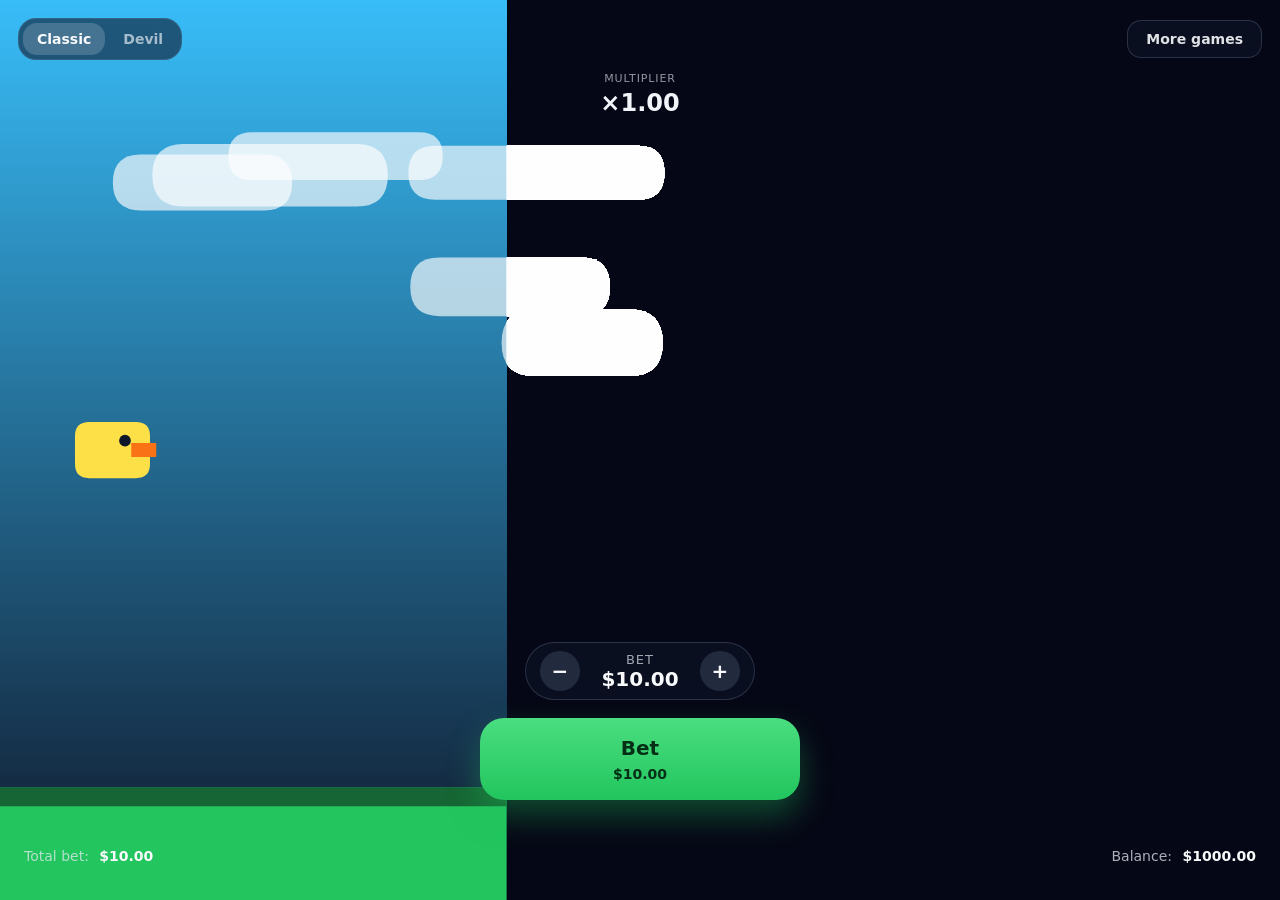
==== index.html @ 5c7d1c9c "UI changes." ====
<!DOCTYPE html>
<html lang="en">
  <head>
    <meta charset="UTF-8" />
    <meta
      name="viewport"
      content="width=device-width, initial-scale=1, maximum-scale=1, user-scalable=no"
    />
    <title>Crash Flight Prototype</title>
    <link rel="stylesheet" href="styles.css" />
  </head>
  <body>
    <div id="app">
      <canvas id="game-canvas"></canvas>
      <div class="hud">
        <div class="top-row">
          <div class="mode-switch" id="mode-switch">
            <button data-level="medium" class="mode-option active">Classic</button>
            <button data-level="devil" class="mode-option">Devil</button>
          </div>
          <button id="more-button" class="chip">More games</button>
        </div>
        <div class="multiplier-strip" id="multiplier-container">
          <span class="label">Multiplier</span>
          <strong id="current-multiplier">×1.00</strong>
        </div>

        <div id="debug-menu" class="debug-menu hidden">
          <div class="debug-content">
            <div class="debug-header">
              <h3>Developer Tools</h3>
              <button id="close-debug" class="chip ghost">Close</button>
            </div>
            <div class="debug-grid">
              <label class="debug-field">
                <span>Crash Order</span>
                <select id="crash-select"></select>
              </label>
              <label class="debug-field">
                <span>Trainer Mode</span>
                <input type="checkbox" id="trainer-toggle" />
              </label>
              <div class="debug-field">
                <span>Status</span>
                <strong id="status-label">Idle</strong>
              </div>
              <div class="debug-field">
                <span>Multiplier</span>
                <strong id="multiplier-label">×1.00</strong>
              </div>
            </div>
            <button id="copy-script-button" class="ghost hidden">
              Copy Trainer Script
            </button>
          </div>
        </div>

        <div class="center-overlay hidden" id="win-overlay">
          <div class="win-pulse">
            <span>You win</span>
            <strong id="win-amount">$0.00</strong>
          </div>
        </div>

        <div class="primary-action-area">
          <div class="bet-spinner" id="bet-spinner">
            <button class="spinner-btn" id="bet-minus">−</button>
            <div class="bet-display">
              <span class="label">Bet</span>
              <strong id="bet-amount">$10.00</strong>
            </div>
            <button class="spinner-btn" id="bet-plus">+</button>
          </div>
          <button id="primary-button" class="cta ready">
            <span class="cta-label">Bet</span>
            <small id="cta-subtext">$10.00</small>
          </button>
        </div>

        <footer class="bottom-bar">
          <div class="meta">
            <span id="meta-left-label">Total bet:</span>
            <strong id="meta-left-value">$10.00</strong>
          </div>
          <div class="meta">
            <span>Balance:</span>
            <strong id="balance-display">$1,000.00</strong>
          </div>
        </footer>
      </div>
    </div>
    <script type="module" src="./src/main.js"></script>
  </body>
</html>
---- styles.css ----
* {
  box-sizing: border-box;
  -webkit-tap-highlight-color: transparent;
}

body {
  margin: 0;
  font-family: 'Inter', system-ui, -apple-system, BlinkMacSystemFont, sans-serif;
  background: #060716;
  color: #f9fafb;
  min-height: 100vh;
  display: flex;
  justify-content: center;
  align-items: center;
}

#app {
  position: relative;
  width: 100vw;
  height: 100vh;
  overflow: hidden;
}

#game-canvas {
  position: absolute;
  inset: 0;
  width: 100%;
  height: 100%;
  display: block;
}

button {
  font-family: inherit;
  cursor: pointer;
  border: none;
  background: none;
}

button:disabled {
  cursor: not-allowed;
}

.hud {
  position: absolute;
  inset: 0;
  padding: 18px 18px 24px;
  display: flex;
  flex-direction: column;
  gap: 12px;
  pointer-events: none;
}

.hud > * {
  pointer-events: auto;
}

.top-row {
  display: flex;
  justify-content: space-between;
  align-items: center;
}

.multiplier-strip {
  display: flex;
  flex-direction: column;
  align-items: center;
  gap: 4px;
  text-transform: uppercase;
  letter-spacing: 0.08em;
  color: rgba(226, 232, 240, 0.64);
  font-size: 11px;
}

.multiplier-strip strong {
  font-size: 24px;
  font-weight: 800;
  color: #f1f5f9;
  letter-spacing: normal;
  transition: transform 0.25s ease, color 0.25s ease;
  transform-origin: center;
}

.multiplier-strip.pulse strong {
  transform: scale(1.18);
  color: #facc15;
}

.mode-switch {
  background: rgba(15, 23, 42, 0.6);
  border-radius: 18px;
  padding: 4px;
  display: inline-flex;
  gap: 4px;
  border: 1px solid rgba(148, 163, 184, 0.18);
  backdrop-filter: blur(12px);
}

.mode-option {
  border: none;
  background: transparent;
  color: rgba(226, 232, 240, 0.7);
  font-weight: 600;
  font-size: 14px;
  padding: 8px 14px;
  border-radius: 14px;
  cursor: pointer;
  transition: background 0.2s ease, color 0.2s ease;
}

.mode-option.active {
  background: rgba(248, 250, 252, 0.18);
  color: #f8fafc;
}

.chip {
  border: none;
  border-radius: 14px;
  padding: 10px 18px;
  font-weight: 600;
  font-size: 14px;
  cursor: pointer;
  color: rgba(248, 250, 252, 0.9);
  background: rgba(15, 23, 42, 0.55);
  border: 1px solid rgba(148, 163, 184, 0.24);
  backdrop-filter: blur(10px);
  transition: background 0.2s ease, color 0.2s ease;
}

.chip.ghost {
  background: rgba(15, 23, 42, 0.32);
}

button.ghost {
  width: 100%;
  padding: 12px 16px;
  border-radius: 14px;
  border: 1px solid rgba(148, 163, 184, 0.24);
  background: rgba(15, 23, 42, 0.45);
  color: rgba(248, 250, 252, 0.85);
  font-weight: 600;
}

.debug-menu {
  position: absolute;
  top: 64px;
  right: 18px;
  width: min(320px, calc(100vw - 36px));
  background: rgba(10, 12, 24, 0.9);
  backdrop-filter: blur(18px);
  border-radius: 18px;
  border: 1px solid rgba(148, 163, 184, 0.24);
  box-shadow: 0 24px 60px rgba(2, 6, 23, 0.45);
  z-index: 4;
}

.debug-content {
  padding: 18px;
  display: flex;
  flex-direction: column;
  gap: 16px;
}

.debug-header {
  display: flex;
  align-items: center;
  justify-content: space-between;
}

.debug-header h3 {
  margin: 0;
  font-size: 16px;
  font-weight: 700;
  color: rgba(248, 250, 252, 0.85);
}

.debug-grid {
  display: grid;
  gap: 12px;
}

.debug-field {
  display: flex;
  flex-direction: column;
  gap: 6px;
  font-size: 13px;
  color: rgba(226, 232, 240, 0.75);
}

.debug-field select,
.debug-field input[type='checkbox'] {
  background: rgba(15, 23, 42, 0.65);
  border: 1px solid rgba(148, 163, 184, 0.24);
  border-radius: 12px;
  padding: 8px 10px;
  color: #f8fafc;
  font-size: 14px;
}

.debug-field strong {
  font-size: 15px;
  color: #fef3c7;
}

.center-overlay {
  position: absolute;
  inset: 0;
  display: flex;
  align-items: center;
  justify-content: center;
  pointer-events: none;
}

.win-pulse {
  padding: 36px 48px;
  border-radius: 999px;
  text-align: center;
  background: radial-gradient(circle at center, rgba(250, 204, 21, 0.3), transparent);
  animation: pulse 1.4s ease-in-out infinite;
}

.win-pulse span {
  display: block;
  font-size: 18px;
  font-weight: 600;
  color: rgba(253, 230, 146, 0.9);
}

.win-pulse strong {
  display: block;
  font-size: 36px;
  font-weight: 700;
  color: #fde68a;
  margin-top: 8px;
}

@keyframes pulse {
  0% {
    transform: scale(0.98);
    opacity: 0.8;
  }
  50% {
    transform: scale(1.02);
    opacity: 1;
  }
  100% {
    transform: scale(0.98);
    opacity: 0.8;
  }
}

.primary-action-area {
  display: flex;
  flex-direction: column;
  align-items: center;
  gap: 18px;
  margin-top: auto;
  margin-bottom: 24px;
}

.bet-spinner {
  display: inline-flex;
  align-items: center;
  gap: 10px;
  background: rgba(15, 23, 42, 0.55);
  border-radius: 999px;
  padding: 8px 14px;
  border: 1px solid rgba(148, 163, 184, 0.24);
  backdrop-filter: blur(12px);
}

.spinner-btn {
  border: none;
  background: rgba(71, 85, 105, 0.4);
  color: #f8fafc;
  font-size: 20px;
  font-weight: 700;
  width: 40px;
  height: 40px;
  border-radius: 50%;
  cursor: pointer;
  transition: background 0.2s ease, transform 0.2s ease;
}

.spinner-btn:active {
  transform: scale(0.96);
}

.bet-display {
  text-align: center;
  min-width: 100px;
}

.bet-display .label {
  display: block;
  font-size: 13px;
  text-transform: uppercase;
  letter-spacing: 0.08em;
  color: rgba(226, 232, 240, 0.7);
}

.bet-display strong {
  display: block;
  font-size: 20px;
  font-weight: 700;
}

.bet-spinner.disabled {
  opacity: 0.45;
  pointer-events: none;
}

.spinner-btn:disabled {
  opacity: 0.5;
  cursor: not-allowed;
}

.cta {
  border: none;
  width: min(320px, calc(100vw - 80px));
  border-radius: 24px;
  padding: 18px 24px;
  font-size: 18px;
  font-weight: 700;
  text-transform: none;
  cursor: pointer;
  transition: transform 0.2s ease, box-shadow 0.2s ease, background 0.2s ease;
  display: flex;
  flex-direction: column;
  align-items: center;
  gap: 6px;
}

.cta.ready {
  background: linear-gradient(180deg, #4ade80, #22c55e);
  color: #052e16;
  box-shadow: 0 16px 32px rgba(34, 197, 94, 0.35);
}

.cta.cashout {
  background: linear-gradient(180deg, #f87171, #ef4444);
  color: #450a0a;
  box-shadow: 0 16px 32px rgba(239, 68, 68, 0.32);
}

.cta.win {
  background: linear-gradient(180deg, #facc15, #eab308);
  color: #422006;
  box-shadow: 0 16px 32px rgba(234, 179, 8, 0.32);
}

.cta-label {
  font-size: 20px;
}

.cta small {
  font-size: 14px;
  font-weight: 600;
}

.cta:active {
  transform: translateY(1px);
}

.bottom-bar {
  display: flex;
  justify-content: space-between;
  align-items: center;
  padding: 12px 6px;
  font-size: 14px;
  color: rgba(226, 232, 240, 0.75);
  margin-top: 0;
}

.meta strong {
  margin-left: 6px;
  font-weight: 700;
  color: #f9fafb;
}

.hidden {
  display: none !important;
}

body[data-level-theme='devil'] {
  background: radial-gradient(circle at top, rgba(185, 28, 28, 0.3), #080312 60%);
}

body[data-level-theme='devil'] .mode-switch {
  border-color: rgba(248, 113, 113, 0.3);
}

@media (max-width: 520px) {
  .hud {
    padding: 16px 14px 20px;
  }

  .cta {
    width: calc(100vw - 48px);
  }

  .multiplier-strip strong {
    font-size: 22px;
  }

  .primary-action-area {
    margin-bottom: 20px;
  }
}
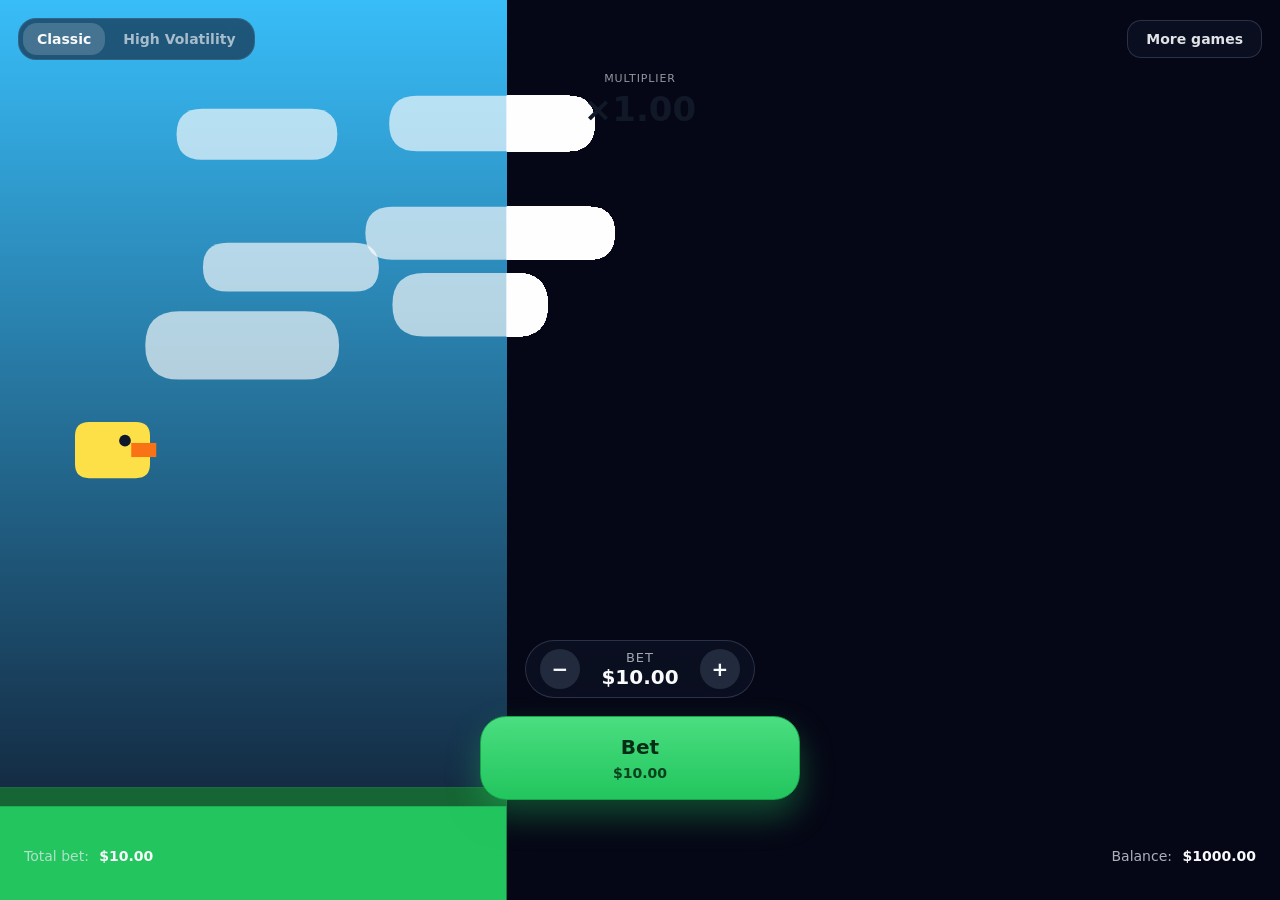
==== commit b353e0e5: "new birds sprite and hiding debug menu" ====
--- a/index.html
+++ b/index.html
@@ -16,7 +16,7 @@
         <div class="top-row">
           <div class="mode-switch" id="mode-switch">
             <button data-level="medium" class="mode-option active">Classic</button>
-            <button data-level="devil" class="mode-option">Devil</button>
+            <button data-level="devil" class="mode-option">High Volatility</button>
           </div>
           <button id="more-button" class="chip">More games</button>
         </div>
--- a/styles.css
+++ b/styles.css
@@ -14,6 +14,18 @@
   align-items: center;
 }
 
+:root {
+  --multiplier-font-size: 24px;
+  --multiplier-color: #111827;
+  --multiplier-pulse-color: #facc15;
+  --cta-bg: linear-gradient(180deg, #4ade80, #22c55e);
+  --cta-color: #052e16;
+  --cta-subtext-color: #09421c;
+  --cta-shadow: 0 16px 32px rgba(34, 197, 94, 0.35);
+  --cta-border: none;
+  --cta-radius: 24px;
+}
+
 #app {
   position: relative;
   width: 100vw;
@@ -72,9 +84,9 @@
 }
 
 .multiplier-strip strong {
-  font-size: 24px;
+  font-size: var(--multiplier-font-size, 24px);
   font-weight: 800;
-  color: #f1f5f9;
+  color: var(--multiplier-color, #f1f5f9);
   letter-spacing: normal;
   transition: transform 0.25s ease, color 0.25s ease;
   transform-origin: center;
@@ -82,7 +94,8 @@
 
 .multiplier-strip.pulse strong {
   transform: scale(1.18);
-  color: #facc15;
+  color: var(--multiplier-pulse-color, #facc15);
+  transition-duration: 0.4s;
 }
 
 .mode-switch {
@@ -317,7 +330,7 @@
 .cta {
   border: none;
   width: min(320px, calc(100vw - 80px));
-  border-radius: 24px;
+  border-radius: var(--cta-radius, 24px);
   padding: 18px 24px;
   font-size: 18px;
   font-weight: 700;
@@ -328,33 +341,21 @@
   flex-direction: column;
   align-items: center;
   gap: 6px;
-}
-
-.cta.ready {
-  background: linear-gradient(180deg, #4ade80, #22c55e);
-  color: #052e16;
-  box-shadow: 0 16px 32px rgba(34, 197, 94, 0.35);
-}
-
-.cta.cashout {
-  background: linear-gradient(180deg, #f87171, #ef4444);
-  color: #450a0a;
-  box-shadow: 0 16px 32px rgba(239, 68, 68, 0.32);
-}
-
-.cta.win {
-  background: linear-gradient(180deg, #facc15, #eab308);
-  color: #422006;
-  box-shadow: 0 16px 32px rgba(234, 179, 8, 0.32);
+  background: var(--cta-bg, linear-gradient(180deg, #4ade80, #22c55e));
+  color: var(--cta-color, #052e16);
+  box-shadow: var(--cta-shadow, 0 16px 32px rgba(34, 197, 94, 0.35));
+  border: var(--cta-border, none);
 }
 
 .cta-label {
   font-size: 20px;
+  color: inherit;
 }
 
 .cta small {
   font-size: 14px;
   font-weight: 600;
+  color: var(--cta-subtext-color, rgba(5, 46, 22, 0.85));
 }
 
 .cta:active {
@@ -377,6 +378,10 @@
   color: #f9fafb;
 }
 
+.meta.meta-interactive {
+  cursor: pointer;
+}
+
 .hidden {
   display: none !important;
 }
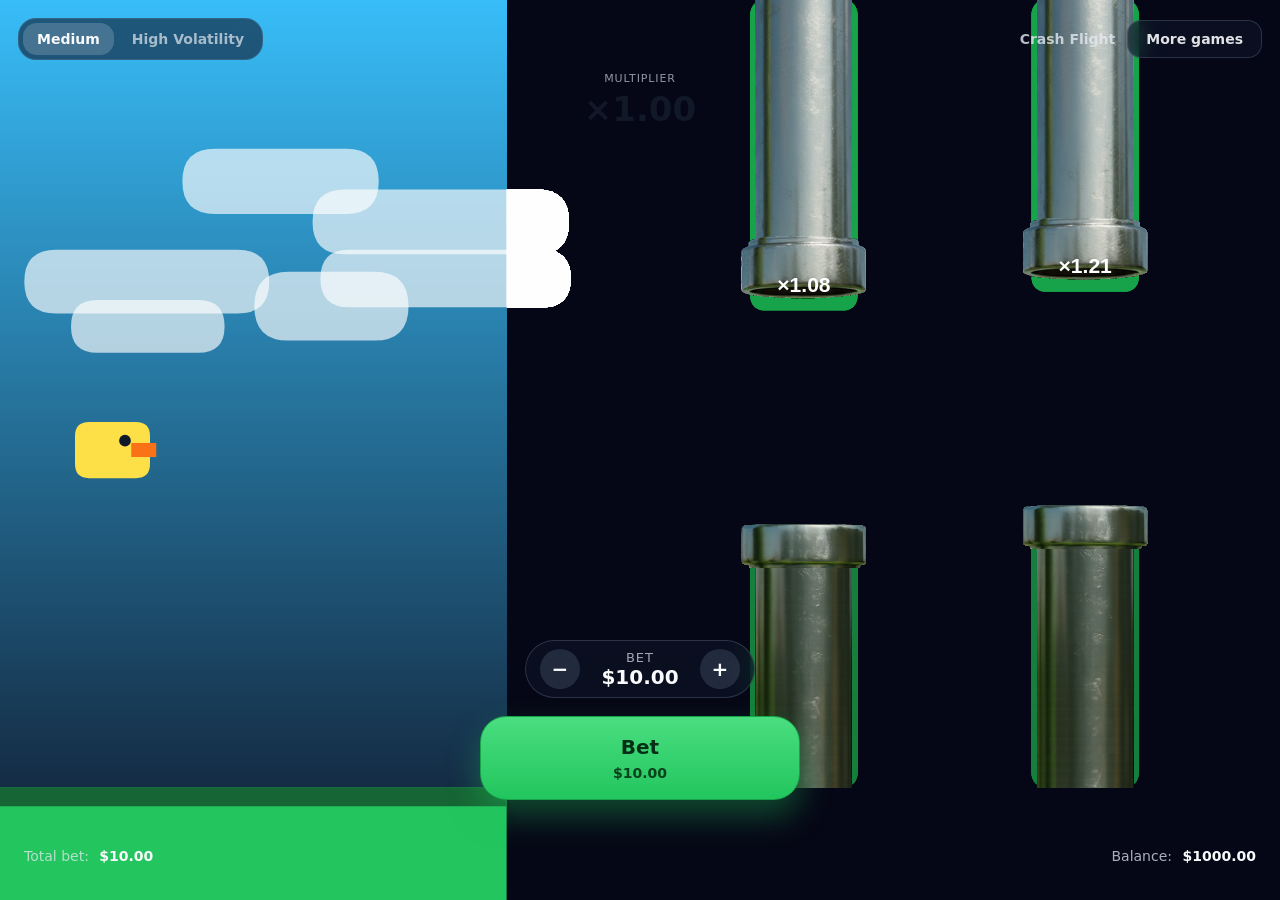
==== commit d6f0735b: "Introducing knives game (Mechanics WIP)" ====
--- a/index.html
+++ b/index.html
@@ -14,11 +14,11 @@
       <canvas id="game-canvas"></canvas>
       <div class="hud">
         <div class="top-row">
-          <div class="mode-switch" id="mode-switch">
-            <button data-level="medium" class="mode-option active">Classic</button>
-            <button data-level="devil" class="mode-option">High Volatility</button>
+          <div class="mode-switch" id="mode-switch"></div>
+          <div class="game-menu">
+            <span id="active-game-name" class="game-name">Crash Flight</span>
+            <button id="more-button" class="chip">More games</button>
           </div>
-          <button id="more-button" class="chip">More games</button>
         </div>
         <div class="multiplier-strip" id="multiplier-container">
           <span class="label">Multiplier</span>
@@ -89,6 +89,25 @@
         </footer>
       </div>
     </div>
+    <div
+      id="games-modal"
+      class="games-modal hidden"
+      aria-hidden="true"
+      role="dialog"
+      aria-modal="true"
+    >
+      <div id="games-overlay" class="games-modal__overlay"></div>
+      <div class="games-modal__content">
+        <header class="games-modal__header">
+          <h2>More Games</h2>
+          <button id="games-close-button" class="chip ghost">Close</button>
+        </header>
+        <p class="games-modal__hint">
+          Choose another game to load with the shared Crash UI.
+        </p>
+        <div id="games-list" class="games-list"></div>
+      </div>
+    </div>
     <script type="module" src="./src/main.js"></script>
   </body>
 </html>
--- a/styles.css
+++ b/styles.css
@@ -123,6 +123,18 @@
 .mode-option.active {
   background: rgba(248, 250, 252, 0.18);
   color: #f8fafc;
+}
+
+.game-menu {
+  display: inline-flex;
+  align-items: center;
+  gap: 12px;
+}
+
+.game-name {
+  font-weight: 600;
+  font-size: 14px;
+  color: rgba(226, 232, 240, 0.8);
 }
 
 .chip {
@@ -382,6 +394,99 @@
   cursor: pointer;
 }
 
+.games-modal {
+  position: fixed;
+  inset: 0;
+  display: flex;
+  align-items: center;
+  justify-content: center;
+  padding: 32px;
+  z-index: 60;
+}
+
+.games-modal__overlay {
+  position: absolute;
+  inset: 0;
+  background: rgba(15, 23, 42, 0.65);
+  backdrop-filter: blur(6px);
+}
+
+.games-modal__content {
+  position: relative;
+  z-index: 1;
+  width: min(420px, 92vw);
+  background: rgba(15, 23, 42, 0.92);
+  border: 1px solid rgba(148, 163, 184, 0.24);
+  border-radius: 20px;
+  padding: 24px;
+  display: flex;
+  flex-direction: column;
+  gap: 16px;
+  box-shadow: 0 20px 40px rgba(8, 15, 35, 0.6);
+}
+
+.games-modal__header {
+  display: flex;
+  align-items: center;
+  justify-content: space-between;
+  gap: 12px;
+}
+
+.games-modal__header h2 {
+  margin: 0;
+  font-size: 20px;
+  font-weight: 700;
+  color: #f8fafc;
+}
+
+.games-modal__hint {
+  margin: 0;
+  font-size: 14px;
+  color: rgba(226, 232, 240, 0.72);
+}
+
+.games-list {
+  display: flex;
+  flex-direction: column;
+  gap: 12px;
+}
+
+.game-option {
+  width: 100%;
+  text-align: left;
+  border: 1px solid transparent;
+  border-radius: 16px;
+  background: rgba(15, 23, 42, 0.38);
+  padding: 14px 16px;
+  color: inherit;
+  cursor: pointer;
+  display: flex;
+  flex-direction: column;
+  gap: 6px;
+  transition: border-color 0.2s ease, background 0.2s ease;
+}
+
+.game-option:hover {
+  border-color: rgba(148, 163, 184, 0.45);
+  background: rgba(30, 41, 59, 0.45);
+}
+
+.game-option.active {
+  border-color: rgba(94, 234, 212, 0.6);
+  background: rgba(45, 212, 191, 0.12);
+}
+
+.game-option__title {
+  font-weight: 600;
+  font-size: 16px;
+  color: #f8fafc;
+}
+
+.game-option__subtitle {
+  font-size: 13px;
+  color: rgba(226, 232, 240, 0.72);
+}
+
 .hidden {
   display: none !important;
 }
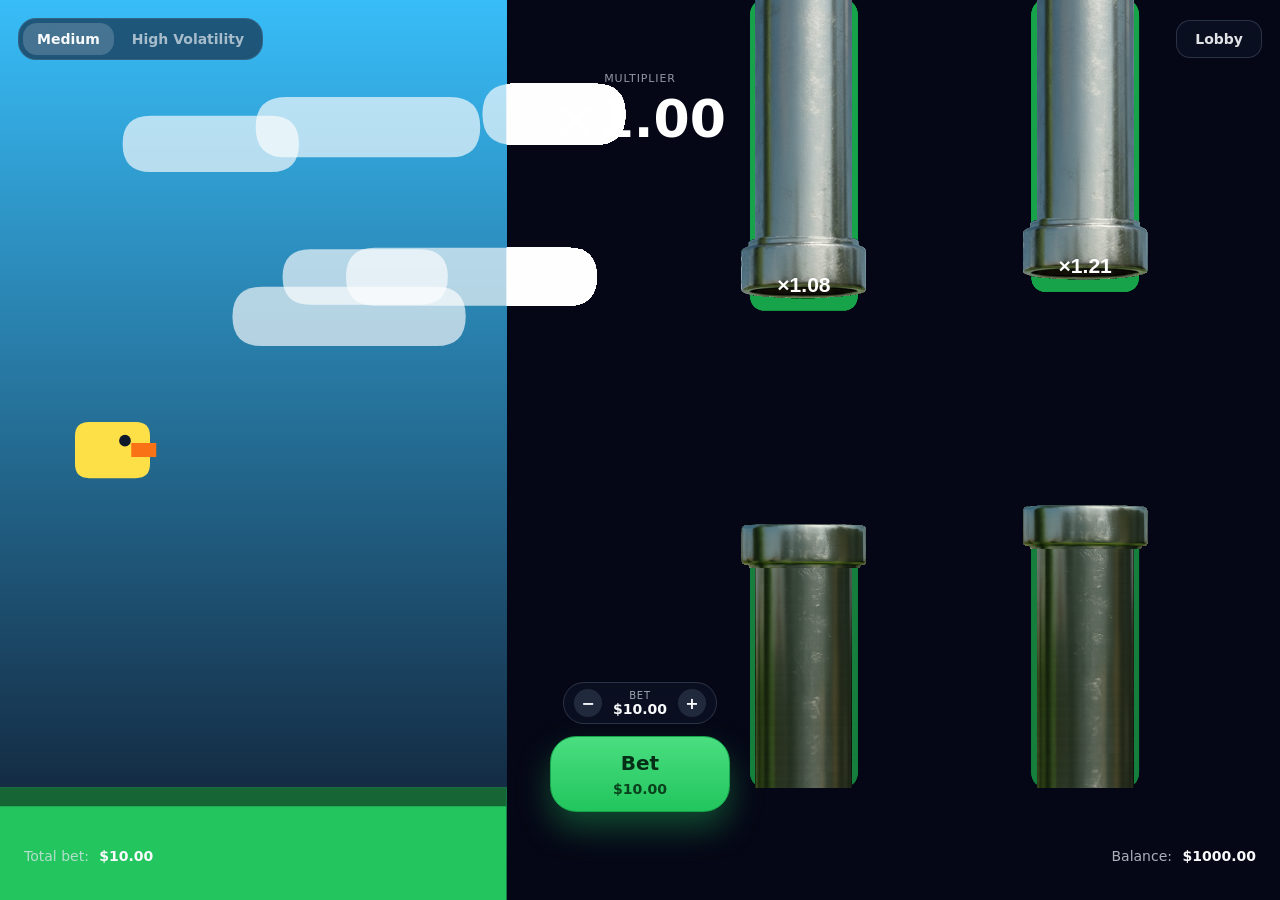
==== commit c3ca0b7a: "ui changes" ====
--- a/index.html
+++ b/index.html
@@ -15,10 +15,7 @@
       <div class="hud">
         <div class="top-row">
           <div class="mode-switch" id="mode-switch"></div>
-          <div class="game-menu">
-            <span id="active-game-name" class="game-name">Crash Flight</span>
-            <button id="more-button" class="chip">More games</button>
-          </div>
+          <button id="more-button" class="chip">Lobby</button>
         </div>
         <div class="multiplier-strip" id="multiplier-container">
           <span class="label">Multiplier</span>
@@ -29,7 +26,7 @@
           <div class="debug-content">
             <div class="debug-header">
               <h3>Developer Tools</h3>
-              <button id="close-debug" class="chip ghost">Close</button>
+              <button id="close-debug" class="chip ghost chip-icon">X</button>
             </div>
             <div class="debug-grid">
               <label class="debug-field">
@@ -100,11 +97,8 @@
       <div class="games-modal__content">
         <header class="games-modal__header">
           <h2>More Games</h2>
-          <button id="games-close-button" class="chip ghost">Close</button>
+          <button id="games-close-button" class="chip ghost chip-icon">X</button>
         </header>
-        <p class="games-modal__hint">
-          Choose another game to load with the shared Crash UI.
-        </p>
         <div id="games-list" class="games-list"></div>
       </div>
     </div>
--- a/styles.css
+++ b/styles.css
@@ -125,18 +125,6 @@
   color: #f8fafc;
 }
 
-.game-menu {
-  display: inline-flex;
-  align-items: center;
-  gap: 12px;
-}
-
-.game-name {
-  font-weight: 600;
-  font-size: 14px;
-  color: rgba(226, 232, 240, 0.8);
-}
-
 .chip {
   border: none;
   border-radius: 14px;
@@ -155,8 +143,17 @@
   background: rgba(15, 23, 42, 0.32);
 }
 
+.chip-icon {
+  padding: 6px;
+  min-width: 32px;
+  min-height: 32px;
+  border-radius: 50%;
+  display: inline-flex;
+  align-items: center;
+  justify-content: center;
+}
+
 button.ghost {
-  width: 100%;
   padding: 12px 16px;
   border-radius: 14px;
   border: 1px solid rgba(148, 163, 184, 0.24);
@@ -277,18 +274,18 @@
   display: flex;
   flex-direction: column;
   align-items: center;
-  gap: 18px;
+  gap: 12px;
   margin-top: auto;
-  margin-bottom: 24px;
+  margin-bottom: 12px;
 }
 
 .bet-spinner {
   display: inline-flex;
   align-items: center;
-  gap: 10px;
+  gap: 6px;
   background: rgba(15, 23, 42, 0.55);
   border-radius: 999px;
-  padding: 8px 14px;
+  padding: 6px 10px;
   border: 1px solid rgba(148, 163, 184, 0.24);
   backdrop-filter: blur(12px);
 }
@@ -297,10 +294,10 @@
   border: none;
   background: rgba(71, 85, 105, 0.4);
   color: #f8fafc;
-  font-size: 20px;
-  font-weight: 700;
-  width: 40px;
-  height: 40px;
+  font-size: 16px;
+  font-weight: 700;
+  width: 28px;
+  height: 28px;
   border-radius: 50%;
   cursor: pointer;
   transition: background 0.2s ease, transform 0.2s ease;
@@ -312,12 +309,12 @@
 
 .bet-display {
   text-align: center;
-  min-width: 100px;
+  min-width: 64px;
 }
 
 .bet-display .label {
   display: block;
-  font-size: 13px;
+  font-size: 10px;
   text-transform: uppercase;
   letter-spacing: 0.08em;
   color: rgba(226, 232, 240, 0.7);
@@ -325,7 +322,7 @@
 
 .bet-display strong {
   display: block;
-  font-size: 20px;
+  font-size: 14px;
   font-weight: 700;
 }
 
@@ -341,9 +338,9 @@
 
 .cta {
   border: none;
-  width: min(320px, calc(100vw - 80px));
+  width: min(180px, calc(100vw - 120px));
   border-radius: var(--cta-radius, 24px);
-  padding: 18px 24px;
+  padding: 14px 24px;
   font-size: 18px;
   font-weight: 700;
   text-transform: none;
@@ -414,7 +411,7 @@
 .games-modal__content {
   position: relative;
   z-index: 1;
-  width: min(420px, 92vw);
+  width: min(360px, 92vw);
   background: rgba(15, 23, 42, 0.92);
   border: 1px solid rgba(148, 163, 184, 0.24);
   border-radius: 20px;
@@ -439,52 +436,63 @@
   color: #f8fafc;
 }
 
-.games-modal__hint {
-  margin: 0;
-  font-size: 14px;
-  color: rgba(226, 232, 240, 0.72);
-}
-
 .games-list {
-  display: flex;
-  flex-direction: column;
-  gap: 12px;
+  display: grid;
+  grid-template-columns: repeat(2, minmax(0, 1fr));
+  gap: 16px;
 }
 
 .game-option {
   width: 100%;
-  text-align: left;
-  border: 1px solid transparent;
-  border-radius: 16px;
-  background: rgba(15, 23, 42, 0.38);
-  padding: 14px 16px;
+  border: 1px solid rgba(148, 163, 184, 0.24);
+  border-radius: 18px;
+  background: rgba(15, 23, 42, 0.4);
+  padding: 16px;
   color: inherit;
   cursor: pointer;
   display: flex;
   flex-direction: column;
-  gap: 6px;
-  transition: border-color 0.2s ease, background 0.2s ease;
+  align-items: center;
+  gap: 12px;
+  transition: border-color 0.2s ease, background 0.2s ease, transform 0.2s ease;
+  padding: 12px;
 }
 
 .game-option:hover {
-  border-color: rgba(148, 163, 184, 0.45);
-  background: rgba(30, 41, 59, 0.45);
+  border-color: rgba(148, 163, 184, 0.55);
+  background: rgba(30, 41, 59, 0.55);
+  transform: translateY(-2px);
 }
 
 .game-option.active {
   border-color: rgba(94, 234, 212, 0.6);
-  background: rgba(45, 212, 191, 0.12);
-}
-
-.game-option__title {
+  background: rgba(45, 212, 191, 0.15);
+}
+
+.game-option__thumb {
+  position: relative;
+  width: 88px;
+  aspect-ratio: 1;
+  border-radius: 14px;
+  background: linear-gradient(135deg, #1f2937, #111827);
+  background-size: cover;
+  background-position: center;
+  display: flex;
+  align-items: center;
+  justify-content: center;
+  color: rgba(248, 250, 252, 0.85);
+  font-weight: 700;
+  font-size: 28px;
+  text-transform: uppercase;
+  letter-spacing: 0.06em;
+  overflow: hidden;
+}
+
+.game-option__label {
   font-weight: 600;
-  font-size: 16px;
+  font-size: 15px;
   color: #f8fafc;
-}
-
-.game-option__subtitle {
-  font-size: 13px;
-  color: rgba(226, 232, 240, 0.72);
+  text-align: center;
 }
 
 .hidden {
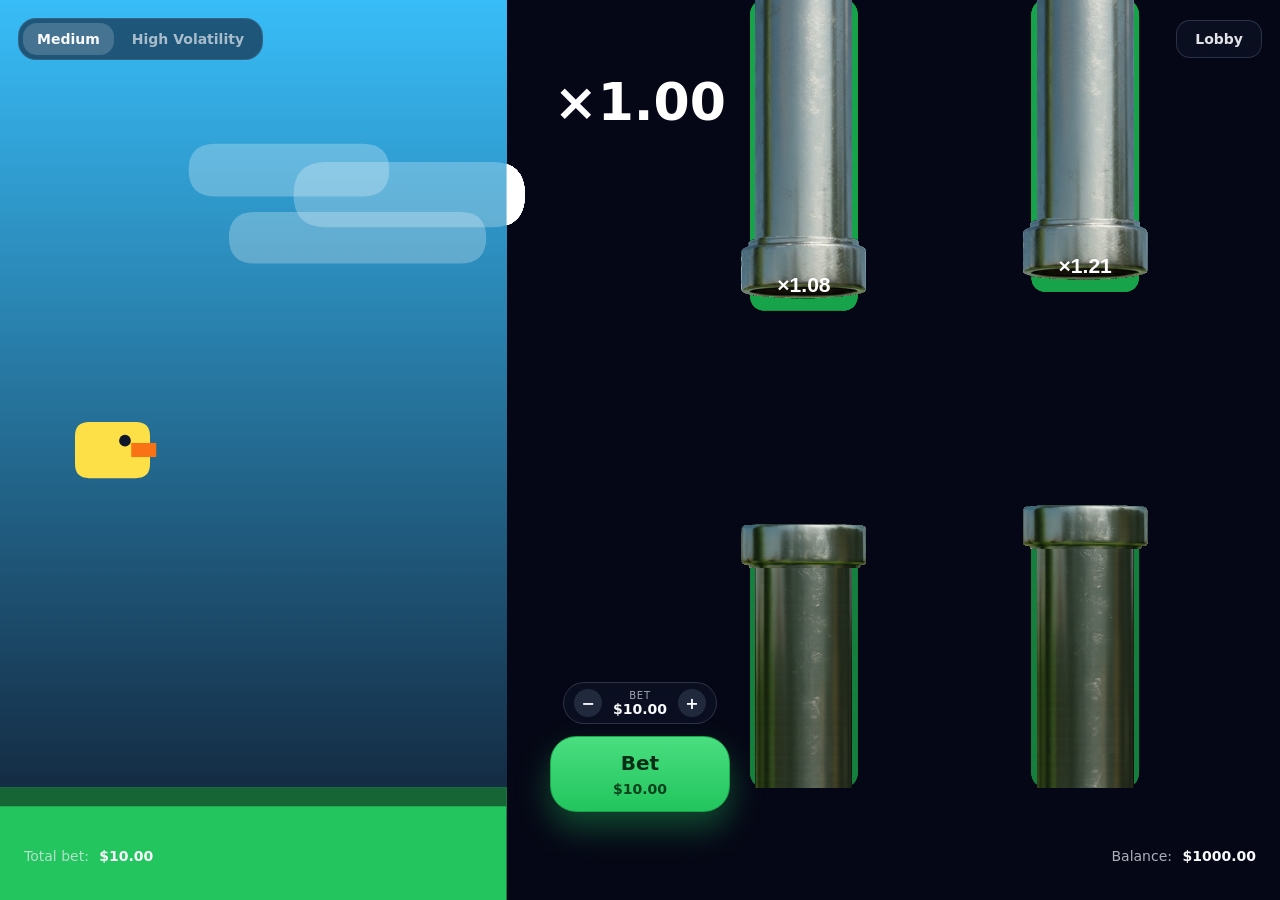
==== commit 5f2f1199: "again fixed viewport for safari and remove multiplier label" ====
--- a/index.html
+++ b/index.html
@@ -18,7 +18,6 @@
           <button id="more-button" class="chip">Lobby</button>
         </div>
         <div class="multiplier-strip" id="multiplier-container">
-          <span class="label">Multiplier</span>
           <strong id="current-multiplier">×1.00</strong>
         </div>
 
--- a/styles.css
+++ b/styles.css
@@ -1,6 +1,10 @@
 * {
   box-sizing: border-box;
   -webkit-tap-highlight-color: transparent;
+}
+
+html {
+  height: 100%;
 }
 
 body {
@@ -9,9 +13,13 @@
   background: #060716;
   color: #f9fafb;
   min-height: 100vh;
+  height: 100dvh;
   display: flex;
   justify-content: center;
   align-items: center;
+  overflow: hidden;
+  overscroll-behavior: none;
+  touch-action: none;
 }
 
 :root {
@@ -30,7 +38,9 @@
   position: relative;
   width: 100vw;
   height: 100vh;
+  height: 100dvh;
   overflow: hidden;
+  touch-action: none;
 }
 
 #game-canvas {
@@ -39,6 +49,7 @@
   width: 100%;
   height: 100%;
   display: block;
+  touch-action: none;
 }
 
 button {
@@ -50,6 +61,13 @@
 
 button:disabled {
   cursor: not-allowed;
+}
+
+button,
+.chip,
+.mode-option,
+.spinner-btn {
+  touch-action: manipulation;
 }
 
 .hud {
@@ -506,7 +524,7 @@
 body[data-level-theme='devil'] .mode-switch {
   border-color: rgba(248, 113, 113, 0.3);
 }
-
+/*
 @media (max-width: 520px) {
   .hud {
     padding: 16px 14px 20px;
@@ -522,5 +540,6 @@
 
   .primary-action-area {
     margin-bottom: 20px;
-  }
-}
+  } 
+}
+*/
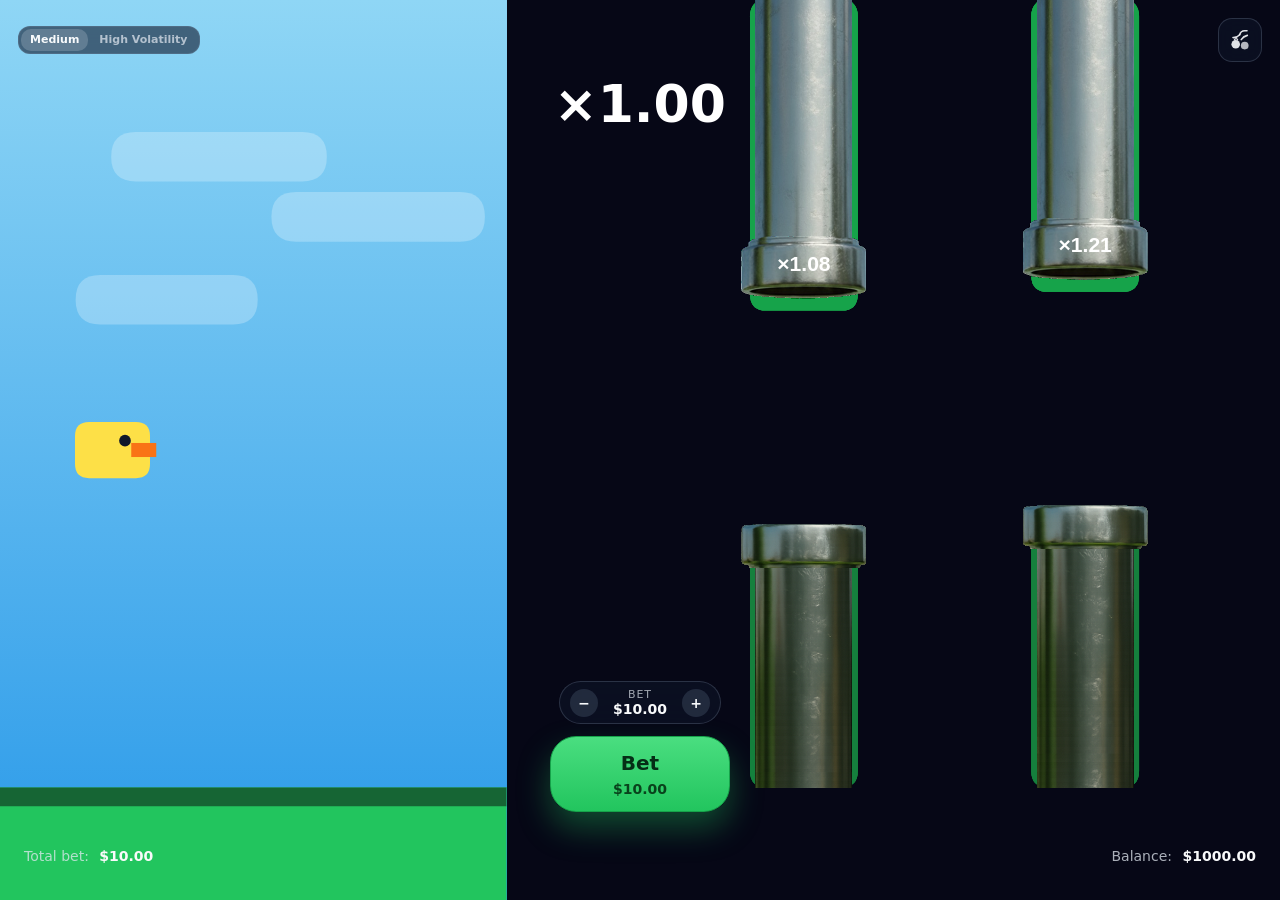
==== commit cbc87615: "bet selector size decreased" ====
--- a/index.html
+++ b/index.html
@@ -15,7 +15,31 @@
       <div class="hud">
         <div class="top-row">
           <div class="mode-switch" id="mode-switch"></div>
-          <button id="more-button" class="chip">Lobby</button>
+          <button id="more-button" class="chip lobby-chip" aria-label="Lobby">
+            <svg
+              class="lobby-icon"
+              width="28"
+              height="28"
+              viewBox="0 0 28 28"
+              xmlns="http://www.w3.org/2000/svg"
+              aria-hidden="true"
+            >
+              <g fill="none" stroke="currentColor" stroke-width="1.8" stroke-linecap="round">
+                <path d="M13.6 7.8c.8-2.8 3-4.6 5.9-4.6h2.7" />
+                <path d="M13.6 7.8c-2.3 2.6-5 3.6-7.8 3.4" />
+                <path d="M15.4 13.6c1.6-2.5 4-4.3 7.2-5" />
+              </g>
+              <circle cx="9" cy="19" r="5" fill="currentColor" />
+              <circle cx="19.5" cy="20.5" r="4.5" fill="currentColor" opacity="0.8" />
+              <path
+                d="M11.2 13.8c-.2-.9-.9-1.4-1.8-1.4-.9 0-1.5.5-1.8 1.3"
+                stroke="currentColor"
+                stroke-width="1.6"
+                stroke-linecap="round"
+                fill="none"
+              />
+            </svg>
+          </button>
         </div>
         <div class="multiplier-strip" id="multiplier-container">
           <strong id="current-multiplier">×1.00</strong>
--- a/styles.css
+++ b/styles.css
@@ -41,6 +41,7 @@
   height: 100dvh;
   overflow: hidden;
   touch-action: none;
+  transform-origin: center;
 }
 
 #game-canvas {
@@ -118,10 +119,10 @@
 
 .mode-switch {
   background: rgba(15, 23, 42, 0.6);
-  border-radius: 18px;
-  padding: 4px;
+  border-radius: 12px;
+  padding: 2px;
   display: inline-flex;
-  gap: 4px;
+  gap: 2px;
   border: 1px solid rgba(148, 163, 184, 0.18);
   backdrop-filter: blur(12px);
 }
@@ -129,11 +130,12 @@
 .mode-option {
   border: none;
   background: transparent;
-  color: rgba(226, 232, 240, 0.7);
+  color: rgba(226, 232, 240, 0.72);
   font-weight: 600;
-  font-size: 14px;
-  padding: 8px 14px;
-  border-radius: 14px;
+  font-size: 11px;
+  line-height: 1.2;
+  padding: 4px 9px;
+  border-radius: 10px;
   cursor: pointer;
   transition: background 0.2s ease, color 0.2s ease;
 }
@@ -159,6 +161,21 @@
 
 .chip.ghost {
   background: rgba(15, 23, 42, 0.32);
+}
+
+.lobby-chip {
+  padding: 8px;
+  border-radius: 14px;
+  width: 44px;
+  height: 44px;
+  display: inline-flex;
+  align-items: center;
+  justify-content: center;
+}
+
+.lobby-chip .lobby-icon {
+  width: 24px;
+  height: 24px;
 }
 
 .chip-icon {
@@ -297,10 +314,11 @@
   margin-bottom: 12px;
 }
 
+
 .bet-spinner {
   display: inline-flex;
   align-items: center;
-  gap: 6px;
+  gap: 7px;
   background: rgba(15, 23, 42, 0.55);
   border-radius: 999px;
   padding: 6px 10px;
@@ -312,7 +330,7 @@
   border: none;
   background: rgba(71, 85, 105, 0.4);
   color: #f8fafc;
-  font-size: 16px;
+  font-size: 14px;
   font-weight: 700;
   width: 28px;
   height: 28px;
@@ -327,12 +345,12 @@
 
 .bet-display {
   text-align: center;
-  min-width: 64px;
+  min-width: 70px;
 }
 
 .bet-display .label {
   display: block;
-  font-size: 10px;
+  font-size: 11px;
   text-transform: uppercase;
   letter-spacing: 0.08em;
   color: rgba(226, 232, 240, 0.7);
@@ -352,6 +370,31 @@
 .spinner-btn:disabled {
   opacity: 0.5;
   cursor: not-allowed;
+}
+
+@keyframes screen-shake {
+  0% {
+    transform: translate3d(0, 0, 0);
+  }
+  20% {
+    transform: translate3d(-6px, 3px, 0);
+  }
+  40% {
+    transform: translate3d(4px, -4px, 0);
+  }
+  60% {
+    transform: translate3d(-3px, 2px, 0);
+  }
+  80% {
+    transform: translate3d(2px, -3px, 0);
+  }
+  100% {
+    transform: translate3d(0, 0, 0);
+  }
+}
+
+.screen-shake {
+  animation: screen-shake 0.5s ease-out;
 }
 
 .cta {
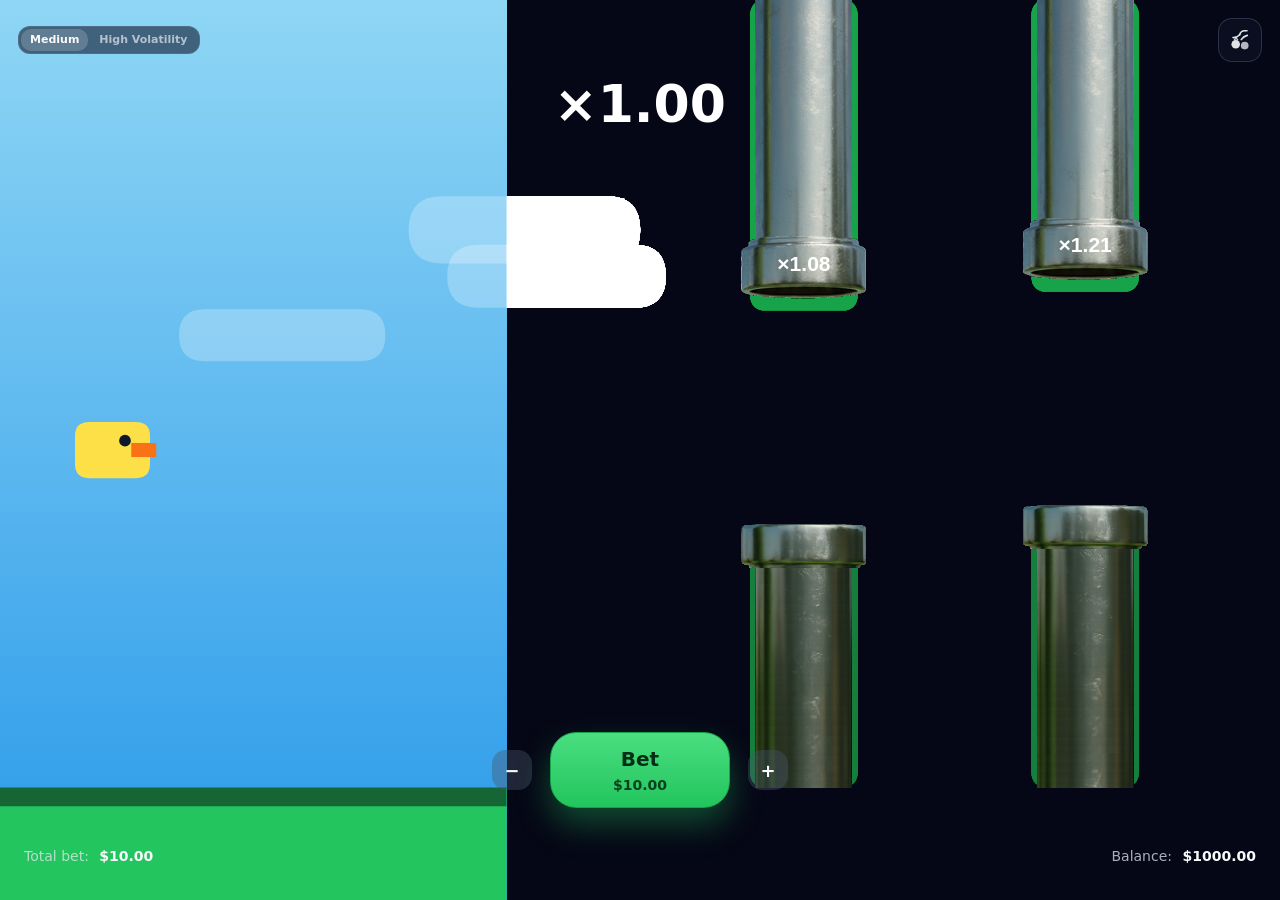
==== commit 4578210c: "Bet selector fixed, disabled UI buttons during rounds" ====
--- a/index.html
+++ b/index.html
@@ -82,18 +82,16 @@
           </div>
         </div>
 
-        <div class="primary-action-area">
-          <div class="bet-spinner" id="bet-spinner">
-            <button class="spinner-btn" id="bet-minus">−</button>
-            <div class="bet-display">
-              <span class="label">Bet</span>
-              <strong id="bet-amount">$10.00</strong>
-            </div>
-            <button class="spinner-btn" id="bet-plus">+</button>
-          </div>
-          <button id="primary-button" class="cta ready">
+        <div id="bet-spinner" class="primary-action-area">
+          <button class="spinner-btn" id="bet-minus" type="button" aria-label="Decrease bet">
+            −
+          </button>
+          <button id="primary-button" class="cta ready" type="button">
             <span class="cta-label">Bet</span>
             <small id="cta-subtext">$10.00</small>
+          </button>
+          <button class="spinner-btn" id="bet-plus" type="button" aria-label="Increase bet">
+            +
           </button>
         </div>
 
--- a/styles.css
+++ b/styles.css
@@ -307,69 +307,52 @@
 
 .primary-action-area {
   display: flex;
-  flex-direction: column;
-  align-items: center;
-  gap: 12px;
+  flex-direction: row;
+  align-items: center;
+  justify-content: center;
+  gap: 18px;
   margin-top: auto;
-  margin-bottom: 12px;
-}
-
-
-.bet-spinner {
-  display: inline-flex;
-  align-items: center;
-  gap: 7px;
-  background: rgba(15, 23, 42, 0.55);
-  border-radius: 999px;
-  padding: 6px 10px;
-  border: 1px solid rgba(148, 163, 184, 0.24);
-  backdrop-filter: blur(12px);
+  margin-bottom: 16px;
 }
 
 .spinner-btn {
   border: none;
   background: rgba(71, 85, 105, 0.4);
   color: #f8fafc;
-  font-size: 14px;
-  font-weight: 700;
-  width: 28px;
-  height: 28px;
-  border-radius: 50%;
+  font-size: 18px;
+  font-weight: 700;
+  width: 40px;
+  height: 40px;
+  border-radius: 14px;
   cursor: pointer;
   transition: background 0.2s ease, transform 0.2s ease;
 }
 
 .spinner-btn:active {
   transform: scale(0.96);
-}
-
-.bet-display {
-  text-align: center;
-  min-width: 70px;
-}
-
-.bet-display .label {
-  display: block;
-  font-size: 11px;
-  text-transform: uppercase;
-  letter-spacing: 0.08em;
-  color: rgba(226, 232, 240, 0.7);
-}
-
-.bet-display strong {
-  display: block;
-  font-size: 14px;
-  font-weight: 700;
-}
-
-.bet-spinner.disabled {
-  opacity: 0.45;
-  pointer-events: none;
 }
 
 .spinner-btn:disabled {
   opacity: 0.5;
   cursor: not-allowed;
+}
+
+.primary-action-area.disabled .spinner-btn {
+  opacity: 0.45;
+  pointer-events: none;
+}
+
+.mode-option.disabled,
+.chip.disabled {
+  opacity: 0.45;
+  pointer-events: none;
+}
+
+@media (max-width: 560px) {
+  .spinner-btn {
+    width: 34px;
+    height: 34px;
+  }
 }
 
 @keyframes screen-shake {
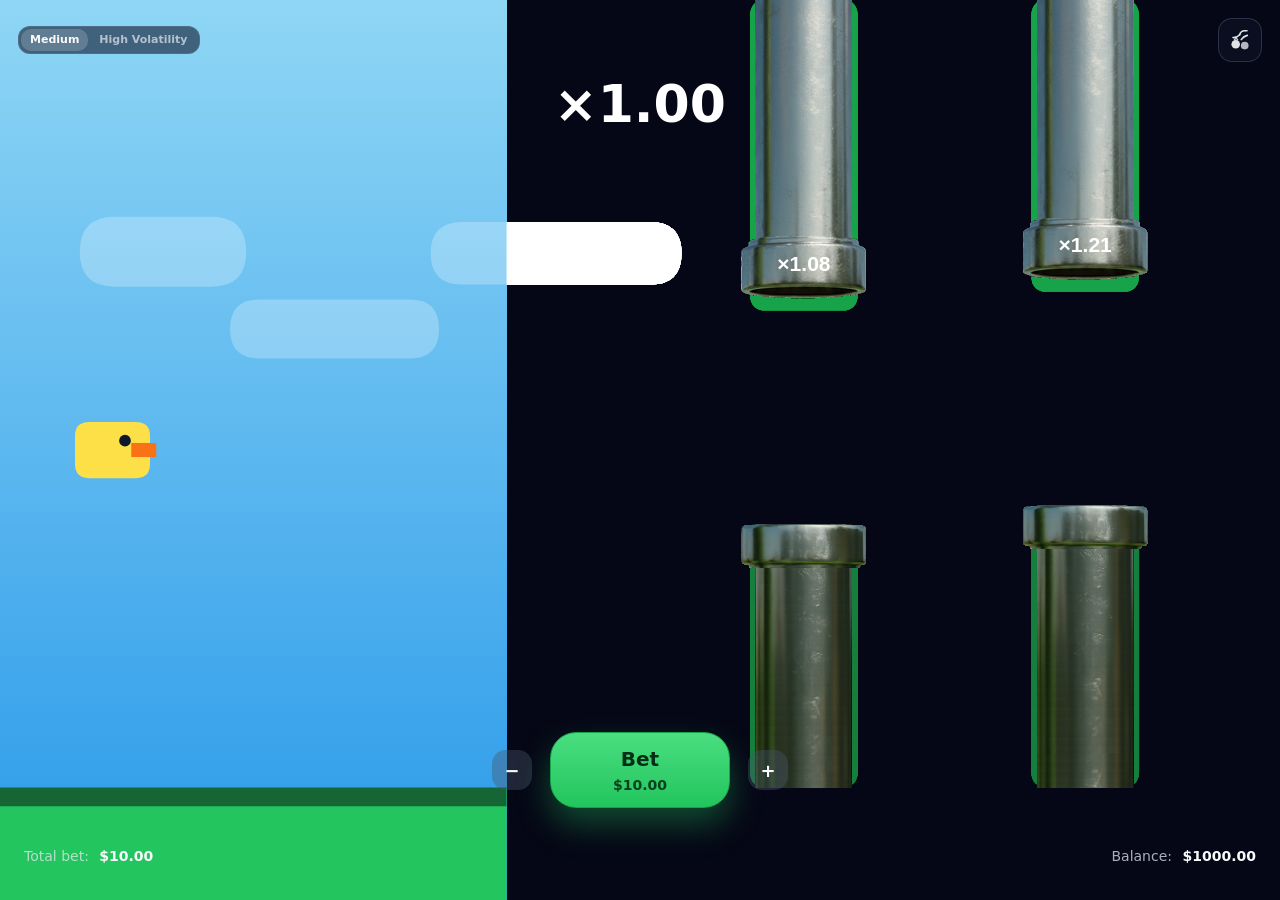
==== commit f01485c7: "level designer and stuff" ====
--- a/index.html
+++ b/index.html
@@ -64,15 +64,19 @@
                 <span>Status</span>
                 <strong id="status-label">Idle</strong>
               </div>
-              <div class="debug-field">
-                <span>Multiplier</span>
-                <strong id="multiplier-label">×1.00</strong>
-              </div>
+            <div class="debug-field">
+              <span>Multiplier</span>
+              <strong id="multiplier-label">×1.00</strong>
             </div>
-            <button id="copy-script-button" class="ghost hidden">
-              Copy Trainer Script
-            </button>
+            <div class="debug-field">
+              <span>FPS</span>
+              <strong id="fps-display">--</strong>
+            </div>
           </div>
+          <button id="copy-script-button" class="ghost hidden">
+            Copy Trainer Script
+          </button>
+        </div>
         </div>
 
         <div class="center-overlay hidden" id="win-overlay">
